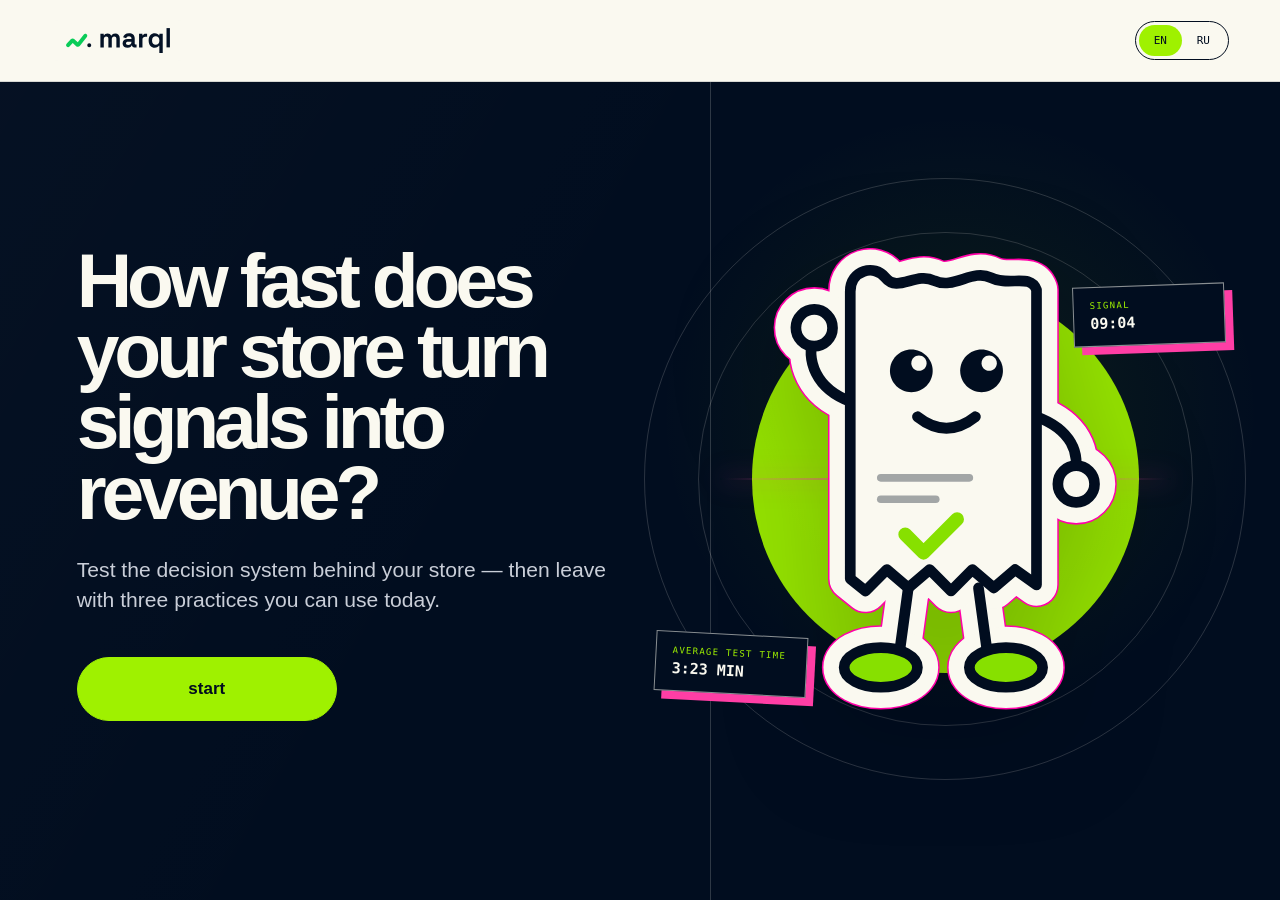
==== desigions/index.html @ 118dfd34 "Fix header caching and strengthen conversion CTAs" ====
<!doctype html>
<html lang="en">
  <head>
    <meta charset="UTF-8" />
    <meta name="viewport" content="width=device-width, initial-scale=1.0, viewport-fit=cover" />
    <meta name="theme-color" content="#010d1f" />
    <meta
      name="description"
      content="A three-question marql game about decision velocity, trusted signals and measurable retail impact."
    />
    <title>Decision velocity — a marql retail game</title>
    <link rel="stylesheet" href="../styles.css?v=20261006-3" />
    <link rel="stylesheet" href="styles.css?v=20261006-3" />
  </head>
  <body>
    <div class="site-shell">
      <header class="topbar" aria-label="Site header">
        <button class="brand" id="brandButton" type="button" aria-label="Back to the start">
          <span class="brand-logo-shell">
            <img class="brand-logo" src="../assets/marql-logo-light.svg" alt="marql" />
          </span>
        </button>

        <div class="language-switch" role="group" aria-label="Language">
          <button class="language-button is-active" type="button" data-lang="en" aria-pressed="true">EN</button>
          <button class="language-button" type="button" data-lang="ru" aria-pressed="false">RU</button>
        </div>
      </header>

      <main id="app" tabindex="-1">
        <section class="screen intro-screen knowledge-intro is-active" id="introScreen" aria-labelledby="introTitle">
          <div class="intro-copy">
            <h1 id="introTitle" data-i18n="introTitle">How fast does your store turn signals into revenue?</h1>
            <p class="intro-lead" data-i18n="introLead">
              Test the decision system behind your store — then leave with three practices you can use today.
            </p>
            <button class="primary-button start-button" id="startButton" type="button">
              <span data-i18n="start">start</span>
            </button>
          </div>

          <div class="mascot-stage velocity-stage" aria-label="marql receipt mascot">
            <div class="orbit orbit-one" aria-hidden="true"></div>
            <div class="orbit orbit-two" aria-hidden="true"></div>
            <div class="velocity-rings" aria-hidden="true"><span></span><span></span><span></span></div>
            <div class="mascot-halo" aria-hidden="true"></div>
            <img src="../assets/receipt-mascot-animated.svg" alt="A cheerful receipt mascot waving hello" />
            <div class="mascot-note note-top" aria-hidden="true">
              <span data-i18n="signal">SIGNAL</span>
              <strong>09:04</strong>
            </div>
            <div class="mascot-note note-bottom" aria-hidden="true">
              <span data-i18n="averageTime">AVERAGE TEST TIME</span>
              <strong data-i18n="averageTimeValue">3:23 MIN</strong>
            </div>
          </div>
        </section>

        <section class="screen game-screen knowledge-game" id="gameScreen" aria-live="polite" aria-labelledby="questionTitle">
          <div class="game-header">
            <div>
              <p class="eyebrow dark" id="questionKicker">Decision 01</p>
              <p class="progress-copy"><span id="progressCurrent">1</span> / 3</p>
            </div>
            <div class="progress-track three-step" aria-label="Question progress">
              <span></span><span></span><span></span>
            </div>
          </div>

          <div class="question-layout">
            <aside class="signal-panel" aria-label="Decision signal">
              <p class="signal-label" id="signalLabel"></p>
              <p class="signal-value" id="signalValue"></p>
              <p class="signal-detail" id="signalDetail"></p>
              <div class="signal-bars" aria-hidden="true">
                <span></span><span></span><span></span><span></span><span></span><span></span><span></span><span></span>
              </div>
              <div class="question-mascot motion-roll" id="questionMascot" role="img" aria-label="">
                <span class="question-mascot-halo" aria-hidden="true"></span>
                <img id="questionMascotImage" src="../assets/Group.svg" alt="" />
                <span class="question-mascot-shadow" aria-hidden="true"></span>
              </div>
            </aside>

            <div class="question-panel">
              <div class="question-heading">
                <p class="question-tag" id="questionTag">REVENUE VELOCITY</p>
                <h2 id="questionTitle"></h2>
                <p id="questionContext"></p>
              </div>

              <div class="options-grid" id="optionsGrid" role="radiogroup" aria-label="Answer options"></div>

              <div class="lock-panel" id="lockPanel" hidden>
                <div>
                  <p class="eyebrow dark" data-i18n="decisionLogged">Decision logged</p>
                  <p data-i18n="revealLater">We will unpack the operating logic at the end.</p>
                </div>
                <button class="primary-button continue-button" id="continueButton" type="button">
                  <span data-i18n="next">Next question</span>
                  <span class="button-icon" aria-hidden="true">→</span>
                </button>
              </div>
            </div>
          </div>
        </section>

        <section class="screen result-screen knowledge-result" id="resultScreen" aria-live="polite" aria-labelledby="resultTitle">
          <div class="result-intro result-intro-grid">
            <div>
              <h2 id="resultTitle"></h2>
              <p id="resultSummary"></p>
            </div>
            <div class="result-score" aria-label="Quiz score">
              <span data-i18n="score">SCORE</span>
              <strong id="scoreValue">3 / 3</strong>
              <div class="score-dots" id="scoreDots" aria-hidden="true"><i></i><i></i><i></i></div>
            </div>
          </div>

          <div class="answer-review" id="answerReview"></div>

          <article class="today-plan">
            <div>
              <p class="eyebrow dark" data-i18n="todayLabel">A 30-minute start</p>
              <h3 data-i18n="todayTitle">Build one complete decision loop today.</h3>
            </div>
            <ol>
              <li><span>01</span><p data-i18n="todayOne">Choose one live issue and write down the money at stake.</p></li>
              <li><span>02</span><p data-i18n="todayTwo">Name the owner, source, action and decision deadline.</p></li>
              <li><span>03</span><p data-i18n="todayThree">Set the comparison and date that will prove the result.</p></li>
            </ol>
          </article>

          <article class="cta-card knowledge-cta">
            <div>
              <p class="eyebrow" data-i18n="ctaEyebrow">From habit to operating system</p>
              <h3 data-i18n="ctaTitle">marql makes every one of these loops faster.</h3>
              <p data-i18n="ctaBody">
                It connects your live data, ranks decisions by money at stake, shows every source and tracks what each approved action was worth — across every store.
              </p>
            </div>
            <div class="cta-actions">
              <a class="cta-link cta-pill" href="https://marql.one/" target="_blank" rel="noreferrer" data-i18n="tryMarql">Try marql · 1st month free</a>
              <button class="restart-button" id="restartButton" type="button" data-i18n="restart">Play again</button>
            </div>
          </article>
        </section>
      </main>
    </div>

    <script src="app.js"></script>
  </body>
</html>
---- styles.css ----
:root {
  --navy: #010d1f;
  --navy-soft: #0a1628;
  --cream: #faf9f0;
  --cream-muted: #ebece2;
  --lime: #9ff100;
  --green: #87e000;
  --pink: #ff3ea5;
  --ink-muted: #7f899e;
  --line-dark: rgba(1, 13, 31, 0.14);
  --line-light: rgba(250, 249, 240, 0.18);
  --font-sans: "Geist", "Avenir Next", "Segoe UI", Helvetica, Arial, sans-serif;
  --font-mono: "Geist Mono", "SFMono-Regular", Consolas, monospace;
}

* {
  box-sizing: border-box;
}

html {
  min-width: 320px;
  background: var(--navy);
  scroll-behavior: smooth;
}

body {
  margin: 0;
  min-width: 320px;
  min-height: 100vh;
  color: var(--cream);
  background: var(--navy);
  font-family: var(--font-sans);
  -webkit-font-smoothing: antialiased;
}

button,
a {
  -webkit-tap-highlight-color: transparent;
}

button {
  font: inherit;
}

button:focus-visible,
a:focus-visible {
  outline: 3px solid var(--pink);
  outline-offset: 4px;
}

.site-shell {
  min-height: 100vh;
}

.topbar {
  position: fixed;
  z-index: 20;
  top: 0;
  left: 0;
  width: 100%;
  height: 82px;
  display: flex;
  align-items: center;
  justify-content: space-between;
  padding: 0 clamp(22px, 4vw, 68px);
  color: var(--navy);
  background: #faf9f0;
  border-bottom: 1px solid var(--line-dark);
  backdrop-filter: blur(16px);
  transition: color 240ms ease, background 240ms ease, border-color 240ms ease;
}

.topbar.on-light {
  color: var(--navy);
  background: #faf9f0;
  border-bottom-color: var(--line-dark);
}

.brand {
  display: flex;
  align-items: center;
  gap: 14px;
  padding: 0;
  color: inherit;
  background: none;
  border: 0;
  cursor: pointer;
}

.brand-logo-shell {
  display: grid;
  padding: 5px 9px;
  place-items: center;
  background: var(--cream);
  border-radius: 7px;
}

.brand-logo {
  display: block;
  width: 116px;
  height: auto;
}

.brand-name {
  font-size: 29px;
  font-weight: 780;
  letter-spacing: -0.07em;
}

.brand-name span {
  color: var(--lime);
}

.brand-divider {
  width: 1px;
  height: 22px;
  background: currentColor;
  opacity: 0.3;
}

.brand-label {
  font-family: var(--font-mono);
  font-size: 11px;
  letter-spacing: 0.12em;
  text-transform: uppercase;
  opacity: 0.72;
}

.language-switch {
  display: flex;
  padding: 3px;
  border: 1px solid currentColor;
  border-radius: 999px;
}

.language-button {
  width: 43px;
  height: 31px;
  padding: 0;
  color: inherit;
  background: transparent;
  border: 0;
  border-radius: 999px;
  font-family: var(--font-mono);
  font-size: 11px;
  cursor: pointer;
}

.language-button.is-active {
  color: var(--navy);
  background: var(--lime);
}

.screen {
  display: none;
  min-height: 100vh;
  padding-top: 82px;
}

.screen.is-active {
  display: grid;
  animation: screen-in 420ms cubic-bezier(0.2, 0.8, 0.2, 1) both;
}

@keyframes screen-in {
  from { opacity: 0; transform: translateY(12px); }
  to { opacity: 1; transform: translateY(0); }
}

.eyebrow {
  margin: 0;
  color: var(--lime);
  font-family: var(--font-mono);
  font-size: 12px;
  font-weight: 650;
  letter-spacing: 0.13em;
  line-height: 1.5;
  text-transform: uppercase;
}

.eyebrow.dark {
  color: #5a6579;
}

.intro-screen {
  position: relative;
  grid-template-columns: minmax(0, 1.05fr) minmax(360px, 0.95fr);
  align-items: center;
  min-height: 100svh;
  padding-right: clamp(24px, 5vw, 84px);
  padding-bottom: 58px;
  padding-left: clamp(24px, 6vw, 96px);
  overflow: hidden;
  background:
    radial-gradient(circle at 75% 46%, rgba(159, 241, 0, 0.08), transparent 28%),
    linear-gradient(120deg, rgba(255, 255, 255, 0.02), transparent 45%),
    var(--navy);
}

.intro-screen::before {
  content: "";
  position: absolute;
  top: 82px;
  bottom: 54px;
  left: 55.5%;
  border-left: 1px solid var(--line-light);
}

.main-intro {
  padding-bottom: 24px;
}

.main-intro::before {
  bottom: 0;
}

.intro-copy > h1:first-child {
  margin-top: 0;
}

.intro-copy {
  position: relative;
  z-index: 2;
  max-width: 780px;
  padding: 64px 5vw 56px 0;
}

.intro-copy h1 {
  max-width: 760px;
  margin: 24px 0 28px;
  font-size: clamp(54px, 6.2vw, 102px);
  font-weight: 650;
  letter-spacing: -0.067em;
  line-height: 0.92;
}

.intro-lead {
  max-width: 620px;
  margin: 0;
  color: #c9ced8;
  font-size: clamp(18px, 1.65vw, 25px);
  line-height: 1.42;
}

.primary-button {
  display: inline-flex;
  align-items: center;
  justify-content: space-between;
  gap: 48px;
  min-height: 58px;
  padding: 7px 8px 7px 24px;
  color: var(--navy);
  background: var(--lime);
  border: 1px solid var(--lime);
  border-radius: 999px;
  font-size: 15px;
  font-weight: 700;
  cursor: pointer;
  transition: transform 180ms ease, background 180ms ease;
}

.primary-button:hover {
  transform: translateY(-2px);
  background: #b4ff3d;
}

.button-icon {
  display: grid;
  width: 43px;
  height: 43px;
  place-items: center;
  color: var(--cream);
  background: var(--navy);
  border-radius: 50%;
  font-size: 20px;
}

.start-button {
  margin-top: 42px;
  width: 260px;
  min-width: 260px;
  min-height: 64px;
  justify-content: center;
  padding: 12px 38px;
  font-size: 17px;
}

.mascot-stage {
  position: relative;
  display: grid;
  width: min(42vw, 620px);
  aspect-ratio: 1 / 1;
  place-items: center;
  justify-self: center;
}

.mascot-stage img {
  position: relative;
  z-index: 3;
  width: min(64%, 390px);
  height: auto;
  filter: drop-shadow(0 30px 55px rgba(0, 0, 0, 0.2));
  animation: mascot-float 4.5s ease-in-out infinite;
}

@keyframes mascot-float {
  0%, 100% { transform: translateY(0) rotate(-1deg); }
  50% { transform: translateY(-13px) rotate(1deg); }
}

.mascot-halo {
  position: absolute;
  width: 72%;
  height: 72%;
  background: var(--lime);
  border-radius: 50%;
  opacity: 0.94;
  filter: blur(0);
}

.orbit {
  position: absolute;
  border: 1px solid rgba(250, 249, 240, 0.16);
  border-radius: 50%;
}

.orbit-one { width: 92%; height: 92%; }
.orbit-two { width: 112%; height: 112%; }

.mascot-note {
  position: absolute;
  z-index: 5;
  min-width: 152px;
  padding: 13px 16px;
  color: var(--cream);
  background: var(--navy);
  border: 1px solid rgba(250, 249, 240, 0.55);
  box-shadow: 8px 8px 0 var(--pink);
  font-family: var(--font-mono);
  transform: rotate(-2deg);
}

.mascot-note span {
  display: block;
  color: var(--lime);
  font-size: 9px;
  letter-spacing: 0.14em;
}

.mascot-note strong {
  display: block;
  margin-top: 4px;
  font-size: 15px;
}

.note-top { top: 14%; right: -2%; }
.note-bottom { bottom: 10%; left: -4%; transform: rotate(3deg); }

.intro-footer {
  position: absolute;
  right: 0;
  bottom: 0;
  left: 0;
  display: flex;
  height: 54px;
  align-items: center;
  justify-content: space-around;
  color: var(--navy);
  background: var(--lime);
  font-family: var(--font-mono);
  font-size: 11px;
  letter-spacing: 0.14em;
}

.game-screen {
  color: var(--navy);
  background: var(--cream);
}

.game-header {
  display: grid;
  grid-template-columns: 220px 1fr;
  gap: 40px;
  align-items: end;
  padding: 44px clamp(24px, 5vw, 72px) 28px;
  border-bottom: 1px solid var(--line-dark);
}

.game-screen:not(.knowledge-game) .game-header {
  padding-top: 28px;
  padding-bottom: 20px;
}

.progress-copy {
  margin: 5px 0 0;
  font-family: var(--font-mono);
  font-size: 13px;
}

.progress-track {
  display: grid;
  grid-template-columns: repeat(5, 1fr);
  gap: 8px;
}

.progress-track span {
  height: 6px;
  background: #dfe1d8;
  border-radius: 99px;
  transition: background 240ms ease;
}

.progress-track span.is-complete,
.progress-track span.is-current {
  background: var(--navy);
}

.progress-track span.is-current {
  background: var(--lime);
  box-shadow: inset 0 0 0 1px var(--navy);
}

.question-layout {
  display: grid;
  grid-template-columns: minmax(250px, 0.36fr) minmax(0, 1fr);
  min-height: calc(100vh - 184px);
}

.signal-panel {
  position: relative;
  padding: clamp(32px, 5vw, 70px);
  color: var(--cream);
  background: var(--navy);
  border-right: 1px solid var(--navy);
  overflow: hidden;
}

.signal-topline {
  display: flex;
  align-items: center;
  gap: 9px;
  color: #9ba5b5;
  font-family: var(--font-mono);
  font-size: 10px;
  letter-spacing: 0.13em;
  text-transform: uppercase;
}

.signal-dot {
  width: 8px;
  height: 8px;
  background: var(--lime);
  border-radius: 50%;
  box-shadow: 0 0 0 5px rgba(159, 241, 0, 0.12);
}

.signal-label {
  margin: 72px 0 10px;
  color: #a3acba;
  font-size: 14px;
}

.game-screen:not(.knowledge-game) .signal-label {
  margin-top: 0;
}

.game-screen:not(.knowledge-game) .signal-panel {
  padding-top: 34px;
  padding-bottom: 34px;
}

.game-screen:not(.knowledge-game) .signal-bars {
  height: 104px;
  margin-top: 34px;
}

.game-screen:not(.knowledge-game) .question-mascot {
  height: 205px;
  margin-top: 22px;
}

.game-screen:not(.knowledge-game) .question-mascot img {
  max-height: 182px;
}

.signal-value {
  margin: 0;
  color: var(--lime);
  font-family: var(--font-mono);
  font-size: clamp(38px, 4vw, 66px);
  letter-spacing: -0.06em;
}

.signal-detail {
  max-width: 280px;
  margin: 18px 0 0;
  color: #c8ced7;
  font-size: 15px;
  line-height: 1.5;
}

.signal-bars {
  display: flex;
  height: 130px;
  align-items: end;
  gap: 8px;
  margin-top: 72px;
  padding-bottom: 12px;
  border-bottom: 1px solid rgba(250, 249, 240, 0.22);
}

.signal-bars span {
  flex: 1;
  min-width: 5px;
  background: var(--cream);
  opacity: 0.22;
}

.signal-bars span:nth-child(1) { height: 26%; }
.signal-bars span:nth-child(2) { height: 39%; }
.signal-bars span:nth-child(3) { height: 31%; }
.signal-bars span:nth-child(4) { height: 55%; }
.signal-bars span:nth-child(5) { height: 51%; }
.signal-bars span:nth-child(6) { height: 68%; }
.signal-bars span:nth-child(7) { height: 59%; }
.signal-bars span:nth-child(8) { height: 92%; background: var(--lime); opacity: 1; }

.question-mascot {
  position: relative;
  display: grid;
  width: min(100%, 250px);
  height: 250px;
  margin: 38px auto 0;
  place-items: center;
  isolation: isolate;
}

.question-mascot-halo {
  position: absolute;
  z-index: -2;
  width: 82%;
  aspect-ratio: 1;
  background: var(--lime);
  border-radius: 52% 48% 55% 45% / 45% 55% 48% 52%;
  opacity: 0.92;
  animation: mascot-halo-turn 12s linear infinite;
}

.question-mascot img {
  z-index: 1;
  display: block;
  width: 78%;
  max-height: 220px;
  object-fit: contain;
  filter: drop-shadow(0 18px 24px rgba(0, 0, 0, 0.22));
  transform-origin: 50% 82%;
  will-change: transform;
}

.question-mascot-shadow {
  position: absolute;
  z-index: -1;
  bottom: 7px;
  width: 58%;
  height: 14px;
  background: rgba(0, 0, 0, 0.34);
  border-radius: 50%;
  filter: blur(6px);
  animation: mascot-shadow 2.1s ease-in-out infinite;
}

.question-mascot.motion-roll img {
  animation: mascot-roll 2.4s cubic-bezier(0.45, 0, 0.2, 1) infinite;
}

.question-mascot.motion-count img {
  animation: mascot-count 1.8s ease-in-out infinite;
}

.question-mascot.motion-lift img {
  animation: mascot-lift 2.2s cubic-bezier(0.45, 0, 0.2, 1) infinite;
}

.question-mascot.motion-scan img {
  animation: mascot-scan 1.65s ease-in-out infinite;
  transform-origin: 44% 72%;
}

.question-mascot.motion-scan::after {
  content: "";
  position: absolute;
  z-index: 2;
  top: 31%;
  right: 0;
  width: 45%;
  height: 2px;
  background: linear-gradient(90deg, var(--lime), transparent);
  box-shadow: 0 0 10px var(--lime);
  transform-origin: left center;
  animation: scan-beam 1.65s ease-in-out infinite;
}

.question-mascot.motion-inspect img {
  width: 61%;
  animation: mascot-inspect 2.6s ease-in-out infinite;
}

@keyframes mascot-halo-turn {
  to { transform: rotate(360deg); }
}

@keyframes mascot-shadow {
  0%, 100% { opacity: 0.38; transform: scaleX(1); }
  50% { opacity: 0.22; transform: scaleX(0.78); }
}

@keyframes mascot-roll {
  0%, 12%, 88%, 100% { transform: translateX(-9px) rotate(-2deg); }
  45% { transform: translateX(11px) rotate(2deg); }
  58% { transform: translateX(11px) rotate(-1deg); }
}

@keyframes mascot-count {
  0%, 100% { transform: translateY(2px) rotate(-1.5deg) scale(1); }
  38% { transform: translateY(-10px) rotate(1.5deg) scale(1.02); }
  50% { transform: translateY(-7px) rotate(-1deg) scale(1.02); }
  62% { transform: translateY(-10px) rotate(1deg) scale(1.02); }
}

@keyframes mascot-lift {
  0%, 20%, 100% { transform: translateY(4px) scaleY(0.98); }
  43% { transform: translateY(-17px) scaleY(1.02); }
  58% { transform: translateY(-17px) rotate(2deg); }
  75% { transform: translateY(1px) scaleY(0.98); }
}

@keyframes mascot-scan {
  0%, 100% { transform: translateX(-4px) rotate(-8deg); }
  50% { transform: translateX(7px) rotate(8deg); }
}

@keyframes scan-beam {
  0%, 100% { opacity: 0.1; transform: rotate(-10deg) scaleX(0.65); }
  50% { opacity: 0.9; transform: rotate(10deg) scaleX(1); }
}

@keyframes mascot-inspect {
  0%, 100% { transform: translateY(2px) rotate(-3deg); }
  35% { transform: translateY(-12px) rotate(3deg); }
  65% { transform: translateY(-7px) rotate(-1deg); }
}

.question-panel {
  padding: clamp(36px, 5vw, 72px);
}

.game-screen:not(.knowledge-game) .question-panel {
  padding-top: 34px;
  padding-bottom: 34px;
}

.question-heading {
  max-width: 920px;
}

.question-tag {
  display: inline-block;
  margin: 0 0 18px;
  padding: 6px 10px;
  color: var(--navy);
  background: var(--lime);
  border-radius: 4px;
  font-family: var(--font-mono);
  font-size: 10px;
  font-weight: 700;
  letter-spacing: 0.13em;
}

.question-heading h2 {
  margin: 0;
  max-width: 980px;
  font-size: clamp(31px, 3.45vw, 58px);
  font-weight: 620;
  letter-spacing: -0.052em;
  line-height: 1.03;
}

.question-heading > p:last-child {
  max-width: 830px;
  margin: 22px 0 0;
  color: #596376;
  font-size: 16px;
  line-height: 1.55;
}

.options-grid {
  display: grid;
  grid-template-columns: repeat(2, minmax(0, 1fr));
  gap: 12px;
  margin-top: 38px;
}

.game-screen:not(.knowledge-game) .options-grid {
  margin-top: 28px;
}

.game-screen:not(.knowledge-game) .option-button {
  min-height: 112px;
  padding-top: 18px;
  padding-bottom: 18px;
}

.game-screen:not(.knowledge-game) .option-letter {
  margin-bottom: 9px;
}

@media (min-width: 981px) and (max-height: 820px) {
  .game-screen:not(.knowledge-game) .game-header {
    padding-top: 18px;
    padding-bottom: 14px;
  }

  .game-screen:not(.knowledge-game) .signal-panel,
  .game-screen:not(.knowledge-game) .question-panel {
    padding-top: 24px;
    padding-bottom: 24px;
  }

  .game-screen:not(.knowledge-game) .signal-value {
    font-size: 48px;
  }

  .game-screen:not(.knowledge-game) .signal-detail {
    margin-top: 10px;
  }

  .game-screen:not(.knowledge-game) .signal-bars {
    height: 72px;
    margin-top: 22px;
  }

  .game-screen:not(.knowledge-game) .question-mascot {
    height: 150px;
    margin-top: 14px;
  }

  .game-screen:not(.knowledge-game) .question-mascot img {
    max-height: 136px;
  }

  .game-screen:not(.knowledge-game) .question-tag {
    margin-bottom: 11px;
  }

  .game-screen:not(.knowledge-game) .question-heading h2 {
    font-size: clamp(30px, 3vw, 46px);
  }

  .game-screen:not(.knowledge-game) .question-heading > p:last-child {
    margin-top: 13px;
    font-size: 14px;
  }

  .game-screen:not(.knowledge-game) .options-grid {
    margin-top: 20px;
  }

  .game-screen:not(.knowledge-game) .option-button {
    min-height: 94px;
    padding-top: 14px;
    padding-bottom: 14px;
  }

  .game-screen:not(.knowledge-game) .option-text {
    font-size: 15px;
  }
}

.option-button {
  position: relative;
  min-height: 124px;
  padding: 22px 56px 22px 22px;
  color: var(--navy);
  text-align: left;
  background: transparent;
  border: 1px solid rgba(1, 13, 31, 0.22);
  border-radius: 10px;
  cursor: pointer;
  transition: transform 180ms ease, background 180ms ease, border-color 180ms ease;
}

.option-button:hover:not(:disabled) {
  transform: translateY(-2px);
  background: #f2f3e9;
  border-color: var(--navy);
}

.option-button:disabled {
  cursor: default;
}

.option-button.is-selected {
  background: var(--lime);
  border-color: var(--navy);
}

.option-button.is-muted {
  opacity: 0.48;
}

.option-letter {
  display: block;
  margin-bottom: 13px;
  color: #6d7688;
  font-family: var(--font-mono);
  font-size: 10px;
  font-weight: 700;
}

.option-button.is-selected .option-letter {
  color: var(--navy);
}

.option-text {
  display: block;
  font-size: 16px;
  font-weight: 600;
  line-height: 1.36;
}

.option-check {
  position: absolute;
  top: 50%;
  right: 18px;
  display: grid;
  width: 30px;
  height: 30px;
  place-items: center;
  border: 1px solid rgba(1, 13, 31, 0.25);
  border-radius: 50%;
  transform: translateY(-50%);
}

.option-button.is-selected .option-check {
  color: var(--cream);
  background: var(--navy);
}

.peer-panel {
  margin-top: 34px;
  padding: 28px;
  background: #eff1e5;
  border: 1px solid var(--line-dark);
  border-radius: 10px;
}

.peer-panel[hidden] {
  display: none;
}

.peer-heading {
  display: flex;
  align-items: end;
  justify-content: space-between;
  gap: 24px;
}

.peer-heading h3 {
  margin: 5px 0 0;
  font-size: 22px;
  letter-spacing: -0.03em;
}

.peer-match {
  margin: 0;
  font-family: var(--font-mono);
  font-size: 11px;
  text-align: right;
  text-transform: uppercase;
}

.peer-bars {
  display: grid;
  gap: 8px;
  margin-top: 22px;
}

.peer-row {
  display: grid;
  grid-template-columns: 26px 1fr 42px;
  gap: 10px;
  align-items: center;
  font-family: var(--font-mono);
  font-size: 10px;
}

.peer-bar {
  height: 7px;
  overflow: hidden;
  background: #d5d9cc;
  border-radius: 99px;
}

.peer-bar span {
  display: block;
  width: 0;
  height: 100%;
  background: var(--navy);
  border-radius: 99px;
  transition: width 560ms cubic-bezier(0.2, 0.8, 0.2, 1);
}

.peer-row.is-selected .peer-bar span {
  background: var(--green);
}

.peer-note {
  margin: 13px 0 0;
  color: #757d8c;
  font-size: 11px;
}

.continue-button {
  width: 100%;
  margin-top: 22px;
}

.result-screen {
  padding-right: clamp(24px, 5vw, 72px);
  padding-bottom: 70px;
  padding-left: clamp(24px, 5vw, 72px);
  background:
    radial-gradient(circle at 86% 16%, rgba(159, 241, 0, 0.08), transparent 22%),
    var(--navy);
}

.result-intro {
  padding: 64px 0 46px;
  border-bottom: 1px solid var(--line-light);
}

.result-intro h2 {
  max-width: 940px;
  margin: 18px 0 20px;
  font-size: clamp(46px, 6vw, 92px);
  font-weight: 640;
  letter-spacing: -0.065em;
  line-height: 0.95;
}

.result-screen:not(.knowledge-result) .result-intro h2 {
  margin-top: 0;
}

.result-intro > p:last-child {
  max-width: 980px;
  margin: 0;
  color: #bdc5d0;
  font-size: 20px;
  line-height: 1.62;
}

.result-grid {
  display: grid;
  grid-template-columns: minmax(0, 1.5fr) minmax(280px, 0.5fr);
  gap: 16px;
  padding-top: 16px;
}

.risk-card,
.profile-card,
.cta-card,
.score-card {
  border-radius: 12px;
}

.risk-card {
  min-width: 0;
  padding: clamp(24px, 3.2vw, 46px);
  border: 1px solid var(--line-light);
}

.card-heading {
  display: flex;
  align-items: center;
  justify-content: space-between;
  color: #aab2bf;
  font-size: 13px;
}

.card-heading strong {
  color: var(--lime);
  font-family: var(--font-mono);
  font-size: 14px;
}

.risk-plot {
  position: relative;
  margin-top: 28px;
}

.risk-plot svg {
  display: block;
  width: 100%;
  overflow: visible;
}

.plot-grid {
  fill: none;
  stroke: rgba(250, 249, 240, 0.1);
  stroke-width: 1;
}

.plot-area { fill: url(#areaFill); }
.plot-line { fill: none; stroke: var(--cream); stroke-width: 2; }

.decision-dot {
  fill: var(--navy);
  stroke: var(--lime);
  stroke-width: 4;
}

.plot-marker {
  position: absolute;
  bottom: 9%;
  left: 50%;
  width: 2px;
  height: 78%;
  background: var(--pink);
  transform: translateX(-50%);
  transition: left 720ms cubic-bezier(0.2, 0.8, 0.2, 1);
}

.plot-marker::before {
  content: "";
  position: absolute;
  top: -4px;
  left: 50%;
  width: 12px;
  height: 12px;
  background: var(--pink);
  border: 3px solid var(--navy);
  border-radius: 50%;
  transform: translate(-50%, -50%);
}

.plot-marker span {
  position: absolute;
  top: -30px;
  left: 50%;
  padding: 5px 7px;
  color: var(--navy);
  background: var(--pink);
  font-family: var(--font-mono);
  font-size: 9px;
  font-weight: 800;
  transform: translateX(-50%);
}

.scale-labels {
  display: flex;
  justify-content: space-between;
  color: #8e98a8;
  font-family: var(--font-mono);
  font-size: 10px;
  text-transform: uppercase;
}

.score-stack {
  display: grid;
  grid-template-rows: 1fr 1fr;
  gap: 16px;
}

.score-card {
  padding: 30px;
}

.score-card p {
  margin: 0 0 20px;
  font-size: 13px;
}

.score-card strong {
  font-family: var(--font-mono);
  font-size: clamp(42px, 5vw, 68px);
  letter-spacing: -0.07em;
}

.score-card > span {
  display: block;
  margin-top: 4px;
  font-family: var(--font-mono);
  font-size: 11px;
}

.lime-card {
  color: var(--navy);
  background: var(--lime);
}

.peer-card {
  color: var(--navy);
  background: var(--cream);
}

.profile-card,
.cta-card {
  padding: clamp(28px, 4vw, 54px);
}

.profile-card {
  color: var(--navy);
  background: var(--cream);
}

.profile-card h3,
.cta-card h3 {
  margin: 14px 0 18px;
  font-size: clamp(29px, 3.2vw, 48px);
  letter-spacing: -0.05em;
  line-height: 1.03;
}

.profile-card > p:not(.eyebrow),
.cta-card > p:not(.eyebrow) {
  margin: 0;
  color: #5a6577;
  font-size: 16px;
  line-height: 1.6;
}

.profile-card > p:not(.eyebrow) {
  font-size: 18px;
  line-height: 1.67;
}

.strength-list {
  display: flex;
  flex-wrap: wrap;
  gap: 8px;
  margin-top: 28px;
}

.strength-pill {
  padding: 9px 12px;
  border: 1px solid rgba(1, 13, 31, 0.3);
  border-radius: 999px;
  font-family: var(--font-mono);
  font-size: 10px;
  text-transform: uppercase;
}

.cta-card {
  position: relative;
  overflow: hidden;
  border: 1px solid var(--lime);
}

.cta-card::after {
  content: none;
}

.cta-card > p:not(.eyebrow) {
  max-width: 680px;
  color: #b9c1ce;
}

.cta-link {
  position: relative;
  z-index: 1;
  display: inline-flex;
  align-items: center;
  justify-content: center;
  min-height: 58px;
  margin-top: 30px;
  padding: 0 30px;
  color: var(--navy);
  background: var(--lime);
  border: 1px solid var(--lime);
  border-radius: 999px;
  font-size: 16px;
  font-weight: 700;
  text-decoration: none;
  transition: background 180ms ease, transform 180ms ease;
}

.cta-link:hover {
  background: #b4ff3d;
  transform: translateY(-2px);
}

.restart-button {
  position: relative;
  z-index: 1;
  display: block;
  margin-top: 28px;
  padding: 0;
  color: #a8b0bd;
  background: none;
  border: 0;
  font-family: var(--font-mono);
  font-size: 10px;
  letter-spacing: 0.1em;
  text-decoration: underline;
  text-underline-offset: 4px;
  text-transform: uppercase;
  cursor: pointer;
}

@media (max-width: 980px) {
  .intro-screen {
    grid-template-columns: 1fr 0.82fr;
  }

  .intro-screen::before {
    left: 58%;
  }

  .mascot-note {
    display: none;
  }

  .game-header {
    grid-template-columns: 150px 1fr;
  }

  .question-layout {
    grid-template-columns: 250px 1fr;
  }

  .options-grid {
    grid-template-columns: 1fr;
  }

  .signal-panel,
  .question-panel {
    padding: 36px 28px;
  }

  .result-grid {
    grid-template-columns: 1fr 260px;
  }
}

@media (max-width: 740px) {
  .topbar {
    height: 68px;
    padding: 0 18px;
  }

  .brand-name {
    font-size: 25px;
  }

  .brand-logo-shell {
    padding: 4px 7px;
  }

  .brand-logo {
    width: 102px;
  }

  .brand-divider,
  .brand-label {
    display: none;
  }

  .language-button {
    width: 38px;
    height: 29px;
  }

  .screen {
    padding-top: 68px;
  }

  .intro-screen {
    grid-template-columns: 1fr;
    align-content: start;
    padding: 68px 20px 70px;
  }

  .main-intro {
    padding-bottom: 28px;
  }

  .intro-screen::before {
    display: none;
  }

  .intro-copy {
    padding: 42px 0 10px;
  }

  .intro-copy h1 {
    margin: 16px 0 20px;
    font-size: clamp(49px, 15.5vw, 74px);
    line-height: 0.94;
  }

  .intro-lead {
    font-size: 17px;
  }

  .start-button {
    width: 100%;
    margin-top: 28px;
  }

  .mascot-stage {
    width: min(100%, 410px);
    margin: 12px auto 0;
  }

  .mascot-stage img {
    width: 60%;
  }

  .orbit-two {
    width: 100%;
    height: 100%;
  }

  .intro-footer {
    height: 44px;
    overflow: hidden;
    justify-content: flex-start;
    gap: 28px;
    padding: 0 20px;
    white-space: nowrap;
  }

  .game-header {
    grid-template-columns: 82px 1fr;
    gap: 18px;
    padding: 28px 20px 20px;
  }

  .progress-track {
    gap: 5px;
  }

  .question-layout {
    grid-template-columns: 1fr;
  }

  .signal-panel {
    display: block;
    min-height: 156px;
    padding: 19px 122px 18px 20px;
  }

  .signal-topline {
    margin-bottom: 9px;
  }

  .signal-label,
  .signal-value,
  .signal-detail {
    margin: 0;
  }

  .signal-label {
    font-size: 12px;
  }

  .signal-value {
    margin-top: 3px;
    font-size: 31px;
  }

  .signal-detail {
    max-width: 210px;
    margin-top: 2px;
    font-size: 12px;
  }

  .signal-bars {
    display: none;
  }

  .question-mascot {
    position: absolute;
    top: 17px;
    right: 9px;
    width: 104px;
    height: 116px;
    margin: 0;
  }

  .question-mascot-halo {
    width: 96px;
  }

  .question-mascot img {
    width: 78px;
    max-height: 102px;
  }

  .question-mascot.motion-inspect img {
    width: 62px;
  }

  .question-mascot-shadow {
    bottom: 2px;
    height: 8px;
  }

  .question-panel {
    padding: 30px 20px 44px;
  }

  .question-heading h2 {
    font-size: 34px;
  }

  .question-heading > p:last-child {
    margin-top: 16px;
    font-size: 14px;
  }

  .options-grid {
    margin-top: 26px;
  }

  .option-button {
    min-height: 106px;
    padding: 18px 52px 18px 18px;
  }

  .option-text {
    font-size: 15px;
  }

  .peer-panel {
    margin-top: 24px;
    padding: 20px;
  }

  .peer-heading {
    align-items: start;
  }

  .peer-match {
    max-width: 110px;
  }

  .result-screen {
    padding: 68px 20px 42px;
  }

  .result-intro {
    padding: 42px 0 34px;
  }

  .result-intro h2 {
    font-size: 50px;
  }

  .result-intro > p:last-child {
    font-size: 17px;
  }

  .result-grid {
    grid-template-columns: 1fr;
  }

  .score-stack {
    grid-template-columns: 1fr 1fr;
    grid-template-rows: auto;
  }

  .score-card {
    padding: 22px;
  }

  .score-card p {
    min-height: 34px;
    margin-bottom: 10px;
  }

  .score-card strong {
    font-size: 38px;
  }

  .risk-card,
  .profile-card,
  .cta-card {
    padding: 24px 20px;
  }

  .risk-plot {
    margin-top: 42px;
  }

  .scale-labels {
    font-size: 8px;
  }
}

@media (max-width: 740px) {
  .game-screen:not(.knowledge-game) .signal-panel {
    padding: 19px 122px 18px 20px;
  }

  .game-screen:not(.knowledge-game) .question-panel {
    padding: 30px 20px 44px;
  }

  .game-screen:not(.knowledge-game) .question-mascot {
    width: 104px;
    height: 116px;
    margin: 0;
  }

  .game-screen:not(.knowledge-game) .question-mascot img {
    width: 78px;
    max-height: 102px;
  }

  .game-screen:not(.knowledge-game) .question-mascot.motion-inspect img {
    width: 62px;
  }

  .game-screen:not(.knowledge-game) .options-grid {
    margin-top: 26px;
  }

  .game-screen:not(.knowledge-game) .option-button {
    min-height: 106px;
    padding: 18px 52px 18px 18px;
  }
}

@media (prefers-reduced-motion: reduce) {
  *, *::before, *::after {
    scroll-behavior: auto !important;
    animation-duration: 0.01ms !important;
    animation-iteration-count: 1 !important;
    transition-duration: 0.01ms !important;
  }
}
---- desigions/styles.css ----
.knowledge-intro .intro-copy {
  max-width: 860px;
}

.knowledge-intro {
  padding-bottom: 24px;
}

.knowledge-intro::before {
  bottom: 0;
}

.knowledge-intro .intro-copy h1 {
  max-width: 840px;
  font-size: clamp(52px, 6vw, 94px);
}

.intro-subnote {
  margin: 18px 0 0;
  color: #7f899e;
  font-family: var(--font-mono);
  font-size: 10px;
  letter-spacing: 0.08em;
  text-transform: uppercase;
}

.velocity-stage::after {
  content: "";
  position: absolute;
  z-index: 2;
  width: 84%;
  height: 2px;
  background: linear-gradient(90deg, transparent, var(--pink), transparent);
  box-shadow: 0 0 24px rgba(255, 62, 165, 0.6);
  animation: velocity-scan 2.6s ease-in-out infinite;
}

.velocity-rings {
  position: absolute;
  z-index: 1;
  display: grid;
  width: 88%;
  height: 88%;
  place-items: center;
}

.velocity-rings span {
  position: absolute;
  width: 38%;
  aspect-ratio: 1;
  border: 1px solid rgba(1, 13, 31, 0.48);
  border-radius: 50%;
  animation: velocity-pulse 2.8s ease-out infinite;
}

.velocity-rings span:nth-child(2) { animation-delay: 0.8s; }
.velocity-rings span:nth-child(3) { animation-delay: 1.6s; }

@keyframes velocity-pulse {
  0% { opacity: 0.8; transform: scale(0.45); }
  75%, 100% { opacity: 0; transform: scale(2.4); }
}

@keyframes velocity-scan {
  0%, 100% { opacity: 0; transform: translateY(-150px); }
  15%, 80% { opacity: 1; }
  90% { opacity: 0; transform: translateY(150px); }
}

.three-step {
  grid-template-columns: repeat(3, 1fr);
}

.knowledge-game .game-header {
  padding-top: 28px;
  padding-bottom: 20px;
}

.knowledge-game .signal-label {
  margin-top: 0;
}

.knowledge-game .signal-panel,
.knowledge-game .question-panel {
  padding-top: 34px;
  padding-bottom: 34px;
}

.knowledge-game .signal-bars {
  height: 104px;
  margin-top: 34px;
}

.knowledge-game .question-mascot {
  height: 205px;
  margin-top: 22px;
}

.knowledge-game .question-mascot img {
  max-height: 182px;
}

.knowledge-game .options-grid {
  margin-top: 28px;
}

.knowledge-game .option-button {
  min-height: 112px;
  padding-top: 18px;
  padding-bottom: 18px;
}

.knowledge-game .option-letter {
  margin-bottom: 9px;
}

.knowledge-result .result-intro h2 {
  margin-top: 0;
}

@media (min-width: 981px) and (max-height: 820px) {
  .knowledge-game .game-header {
    padding-top: 18px;
    padding-bottom: 14px;
  }

  .knowledge-game .signal-panel,
  .knowledge-game .question-panel {
    padding-top: 24px;
    padding-bottom: 24px;
  }

  .knowledge-game .signal-value {
    font-size: 48px;
  }

  .knowledge-game .signal-detail {
    margin-top: 10px;
  }

  .knowledge-game .signal-bars {
    height: 72px;
    margin-top: 22px;
  }

  .knowledge-game .question-mascot {
    height: 150px;
    margin-top: 14px;
  }

  .knowledge-game .question-mascot img {
    max-height: 136px;
  }

  .knowledge-game .question-tag {
    margin-bottom: 11px;
  }

  .knowledge-game .question-heading h2 {
    font-size: clamp(30px, 3vw, 46px);
  }

  .knowledge-game .question-heading > p:last-child {
    margin-top: 13px;
    font-size: 14px;
  }

  .knowledge-game .options-grid {
    margin-top: 20px;
  }

  .knowledge-game .option-button {
    min-height: 94px;
    padding-top: 14px;
    padding-bottom: 14px;
  }

  .knowledge-game .option-text {
    font-size: 15px;
  }
}

.knowledge-game .question-mascot.motion-trace img {
  animation: trace-data 2.2s ease-in-out infinite;
}

.knowledge-game .question-mascot.motion-prove img {
  width: 64%;
  animation: prove-impact 2.5s ease-in-out infinite;
}

.knowledge-game .question-mascot.motion-trace::after {
  content: "";
  position: absolute;
  z-index: 2;
  top: 34%;
  left: 7%;
  width: 86%;
  height: 3px;
  background: linear-gradient(90deg, transparent, var(--pink), transparent);
  box-shadow: 0 0 10px var(--pink);
  animation: trace-line 2.2s ease-in-out infinite;
}

@keyframes trace-data {
  0%, 100% { transform: translateY(2px) rotate(-2deg); }
  45% { transform: translateY(-11px) rotate(2deg); }
  60% { transform: translateY(-9px) rotate(-1deg); }
}

@keyframes trace-line {
  0%, 100% { opacity: 0; transform: translateY(-55px); }
  30%, 70% { opacity: 0.9; }
  80% { opacity: 0; transform: translateY(76px); }
}

@keyframes prove-impact {
  0%, 100% { transform: translateY(4px) rotate(-3deg) scale(0.98); }
  35% { transform: translateY(-13px) rotate(2deg) scale(1.02); }
  58% { transform: translateY(-9px) rotate(-1deg) scale(1.02); }
}

.lock-panel {
  display: grid;
  grid-template-columns: 1fr auto;
  gap: 28px;
  align-items: center;
  margin-top: 28px;
  padding: 24px 26px;
  background: #eff1e5;
  border: 1px solid var(--line-dark);
  border-radius: 10px;
}

.lock-panel[hidden] {
  display: none;
}

.lock-panel p:last-child {
  margin: 5px 0 0;
  color: #5d6778;
  font-size: 14px;
}

.lock-panel .continue-button {
  width: auto;
  min-width: 245px;
  margin: 0;
}

.result-intro-grid {
  display: grid;
  grid-template-columns: minmax(0, 1fr) 230px;
  gap: 50px;
  align-items: end;
}

.result-intro-grid > div:first-child {
  min-width: 0;
}

.result-score {
  padding: 24px;
  color: var(--navy);
  background: var(--lime);
  border-radius: 10px;
}

.result-score > span {
  font-family: var(--font-mono);
  font-size: 10px;
  font-weight: 800;
  letter-spacing: 0.13em;
}

.result-score strong {
  display: block;
  margin: 12px 0 18px;
  font-family: var(--font-mono);
  font-size: 42px;
  letter-spacing: -0.08em;
}

.score-dots {
  display: grid;
  grid-template-columns: repeat(3, 1fr);
  gap: 6px;
}

.score-dots i {
  height: 7px;
  background: rgba(1, 13, 31, 0.18);
  border-radius: 99px;
}

.score-dots i.is-on {
  background: var(--navy);
}

.answer-review {
  display: grid;
  gap: 14px;
  margin-top: 16px;
}

.review-card {
  display: grid;
  grid-template-columns: 76px minmax(0, 0.82fr) minmax(0, 1.18fr);
  color: var(--navy);
  background: var(--cream);
  border: 1px solid transparent;
  border-radius: 12px;
  overflow: hidden;
}

.review-card.is-wrong {
  border-color: rgba(255, 62, 165, 0.75);
}

.review-number {
  display: grid;
  align-content: space-between;
  padding: 25px 16px;
  color: var(--cream);
  background: var(--navy-soft);
  border-right: 1px solid rgba(250, 249, 240, 0.14);
  font-family: var(--font-mono);
}

.review-number strong {
  font-size: 24px;
}

.review-status {
  writing-mode: vertical-rl;
  color: var(--lime);
  font-size: 9px;
  letter-spacing: 0.1em;
  transform: rotate(180deg);
}

.review-card.is-wrong .review-status {
  color: var(--pink);
}

.review-answer,
.review-application {
  padding: clamp(24px, 3.2vw, 44px);
}

.review-answer {
  border-right: 1px solid var(--line-dark);
}

.review-card .review-kicker {
  margin: 0 0 12px;
  color: #6f798a;
  font-family: var(--font-mono);
  font-size: 10px;
  font-weight: 700;
  letter-spacing: 0.11em;
  text-transform: uppercase;
}

.review-answer h3 {
  margin: 0;
  font-size: clamp(24px, 2.7vw, 40px);
  letter-spacing: -0.045em;
  line-height: 1.04;
}

.choice-readout {
  margin: 22px 0 0;
  padding-top: 15px;
  border-top: 1px solid var(--line-dark);
  color: #5c6678;
  font-size: 13px;
  line-height: 1.45;
}

.choice-readout strong {
  color: var(--navy);
}

.review-application h4 {
  margin: 0 0 9px;
  font-size: 16px;
}

.review-application p {
  margin: 0;
  color: #596376;
  font-size: 14px;
  line-height: 1.58;
}

.review-application .apply-now {
  margin-top: 24px;
  padding: 17px 18px;
  color: var(--navy);
  background: var(--lime);
  border-radius: 7px;
}

.review-application .apply-now strong {
  display: block;
  margin-bottom: 5px;
  font-family: var(--font-mono);
  font-size: 9px;
  letter-spacing: 0.12em;
  text-transform: uppercase;
}

.today-plan {
  display: grid;
  grid-template-columns: minmax(250px, 0.8fr) minmax(0, 1.2fr);
  gap: 40px;
  margin-top: 16px;
  padding: clamp(28px, 4vw, 54px);
  color: var(--navy);
  background: var(--lime);
  border-radius: 12px;
}

.today-plan h3 {
  margin: 13px 0 0;
  max-width: 520px;
  font-size: clamp(30px, 3.7vw, 54px);
  letter-spacing: -0.055em;
  line-height: 1;
}

.today-plan ol {
  display: grid;
  gap: 0;
  margin: 0;
  padding: 0;
  list-style: none;
}

.today-plan li {
  display: grid;
  grid-template-columns: 48px 1fr;
  gap: 15px;
  align-items: center;
  padding: 16px 0;
  border-bottom: 1px solid rgba(1, 13, 31, 0.22);
}

.today-plan li:first-child { padding-top: 0; }
.today-plan li:last-child { padding-bottom: 0; border-bottom: 0; }

.today-plan li span {
  font-family: var(--font-mono);
  font-size: 11px;
  font-weight: 800;
}

.today-plan li p {
  margin: 0;
  font-size: 15px;
  line-height: 1.45;
}

.knowledge-cta {
  display: grid;
  grid-template-columns: minmax(0, 1.25fr) auto;
  gap: 40px;
  align-items: end;
  margin-top: 16px;
}

.knowledge-cta h3 {
  max-width: 800px;
}

.cta-actions {
  position: relative;
  z-index: 1;
  display: flex;
  min-width: 280px;
  flex-direction: column;
  align-items: flex-end;
}

.cta-pill {
  display: inline-flex;
  min-height: 58px;
  align-items: center;
  justify-content: center;
  margin: 0;
  padding: 0 24px;
  color: var(--navy);
  background: var(--lime);
  border: 0;
  border-radius: 999px;
  white-space: nowrap;
}

@media (max-width: 900px) {
  .review-card {
    grid-template-columns: 64px 1fr;
  }

  .review-application {
    grid-column: 2;
    border-top: 1px solid var(--line-dark);
  }

  .review-answer {
    border-right: 0;
  }

  .knowledge-cta {
    grid-template-columns: 1fr;
  }

  .cta-actions {
    align-items: flex-start;
  }
}

@media (max-width: 740px) {
  .knowledge-intro .intro-copy h1 {
    font-size: clamp(46px, 14vw, 67px);
  }

  .velocity-stage {
    margin-top: 24px;
  }

  .knowledge-game .signal-panel {
    padding: 19px 122px 18px 20px;
  }

  .knowledge-game .question-panel {
    padding: 30px 20px 44px;
  }

  .knowledge-game .question-mascot {
    width: 104px;
    height: 116px;
    margin: 0;
  }

  .knowledge-game .question-mascot img {
    width: 78px;
    max-height: 102px;
  }

  .knowledge-game .options-grid {
    margin-top: 26px;
  }

  .knowledge-game .option-button {
    min-height: 106px;
    padding: 18px 52px 18px 18px;
  }

  .lock-panel {
    grid-template-columns: 1fr;
    padding: 20px;
  }

  .lock-panel .continue-button {
    width: 100%;
    min-width: 0;
  }

  .result-intro-grid {
    grid-template-columns: 1fr;
    gap: 28px;
  }

  .result-score {
    max-width: 230px;
  }

  .review-card {
    grid-template-columns: 48px 1fr;
  }

  .review-number {
    padding: 19px 10px;
  }

  .review-number strong {
    font-size: 18px;
  }

  .review-answer,
  .review-application {
    padding: 24px 20px;
  }

  .today-plan {
    grid-template-columns: 1fr;
    gap: 30px;
    padding: 28px 22px;
  }

  .knowledge-cta {
    padding: 28px 22px;
  }

  .cta-actions,
  .cta-pill {
    width: 100%;
  }

  .cta-pill {
    justify-content: center;
    white-space: normal;
  }
}

@media (prefers-reduced-motion: reduce) {
  .velocity-stage::after,
  .velocity-rings span,
  .knowledge-game .question-mascot img,
  .knowledge-game .question-mascot::after {
    animation: none !important;
  }
}
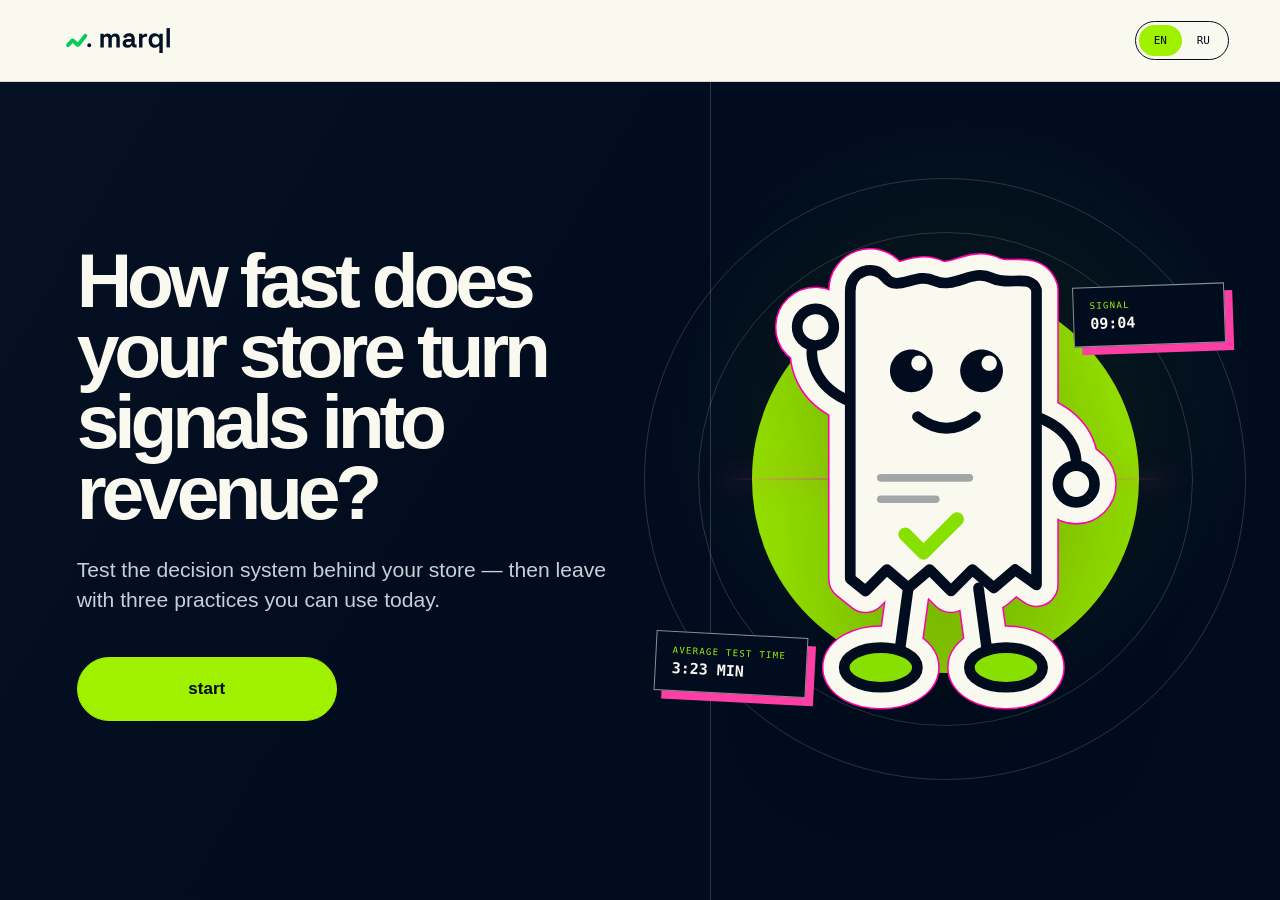
==== commit 4104bcfd: "Center start button labels" ====
--- a/desigions/index.html
+++ b/desigions/index.html
@@ -9,8 +9,8 @@
       content="A three-question marql game about decision velocity, trusted signals and measurable retail impact."
     />
     <title>Decision velocity — a marql retail game</title>
-    <link rel="stylesheet" href="../styles.css?v=20261006-3" />
-    <link rel="stylesheet" href="styles.css?v=20261006-3" />
+    <link rel="stylesheet" href="../styles.css?v=20261006-4" />
+    <link rel="stylesheet" href="styles.css?v=20261006-4" />
   </head>
   <body>
     <div class="site-shell">
--- a/styles.css
+++ b/styles.css
@@ -283,6 +283,12 @@
   justify-content: center;
   padding: 12px 38px;
   font-size: 17px;
+}
+
+.start-button > span {
+  display: block;
+  width: 100%;
+  text-align: center;
 }
 
 .mascot-stage {
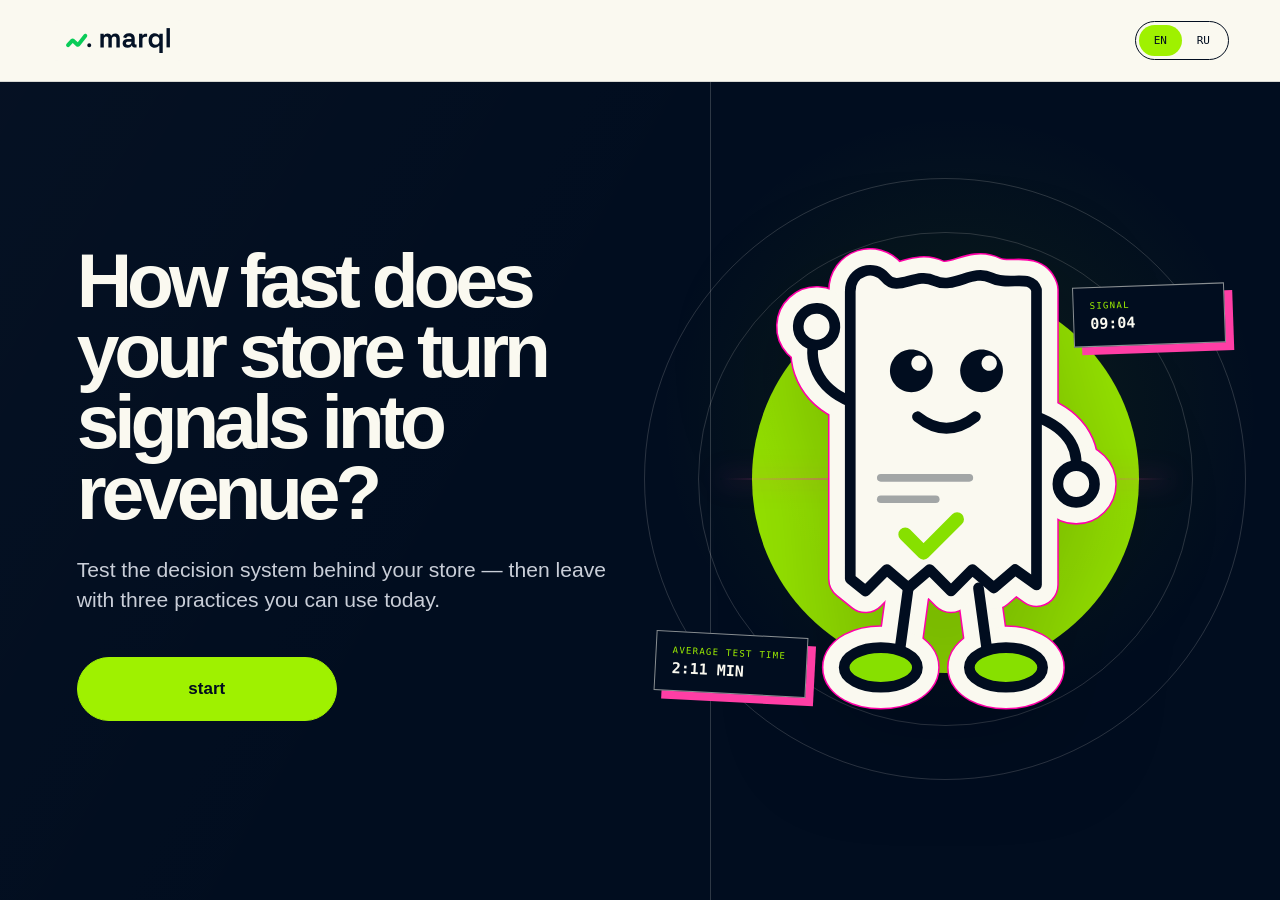
==== commit ee3fc301: "Update average quiz time" ====
--- a/desigions/index.html
+++ b/desigions/index.html
@@ -51,7 +51,7 @@
             </div>
             <div class="mascot-note note-bottom" aria-hidden="true">
               <span data-i18n="averageTime">AVERAGE TEST TIME</span>
-              <strong data-i18n="averageTimeValue">3:23 MIN</strong>
+              <strong data-i18n="averageTimeValue">2:11 MIN</strong>
             </div>
           </div>
         </section>
@@ -149,6 +149,6 @@
       </main>
     </div>
 
-    <script src="app.js"></script>
+    <script src="app.js?v=20261006-2"></script>
   </body>
 </html>
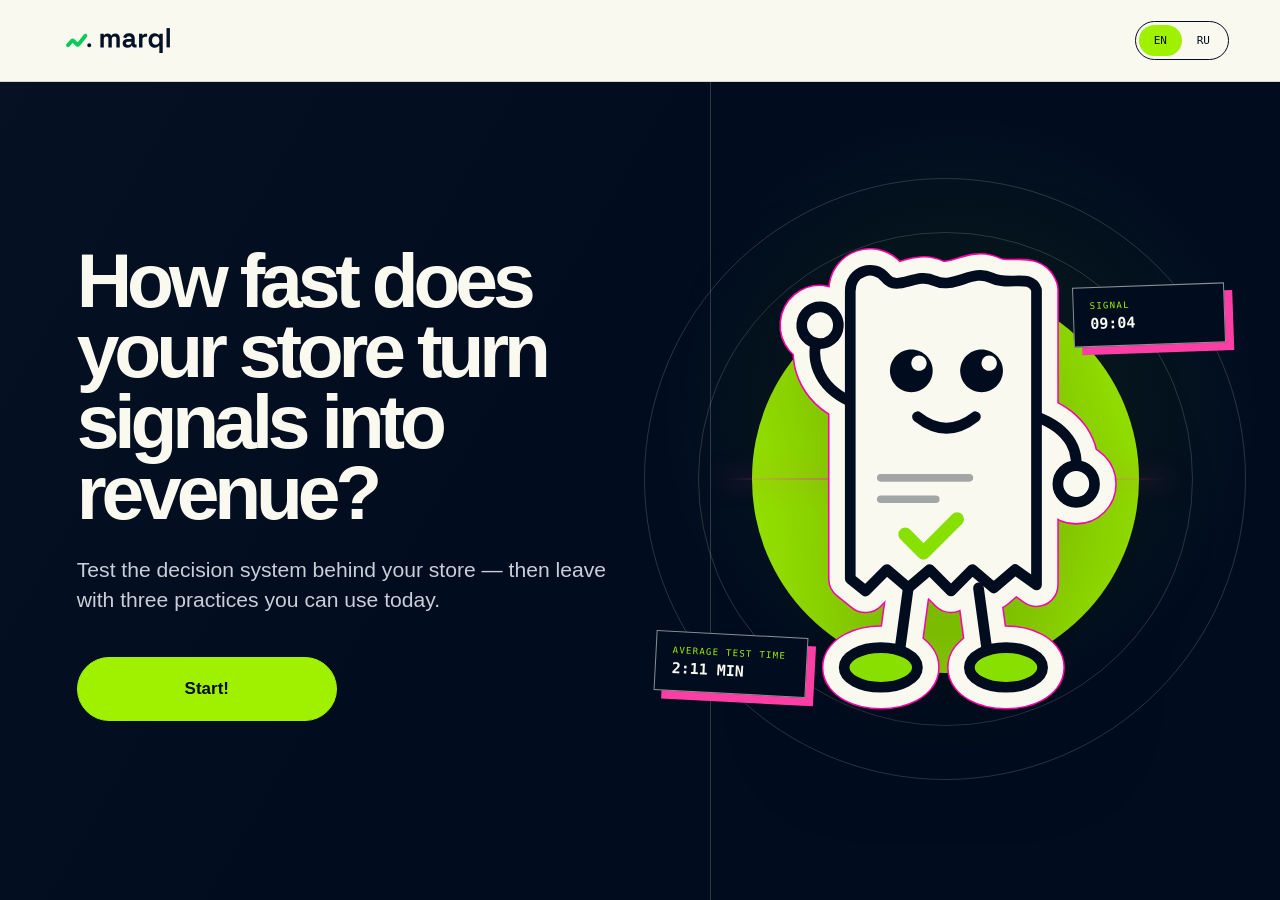
==== commit ad9a654d: "Polish start button copy" ====
--- a/desigions/index.html
+++ b/desigions/index.html
@@ -35,7 +35,7 @@
               Test the decision system behind your store — then leave with three practices you can use today.
             </p>
             <button class="primary-button start-button" id="startButton" type="button">
-              <span data-i18n="start">start</span>
+              <span data-i18n="start">Start!</span>
             </button>
           </div>
 
@@ -149,6 +149,6 @@
       </main>
     </div>
 
-    <script src="app.js?v=20261006-2"></script>
+    <script src="app.js?v=20261006-3"></script>
   </body>
 </html>
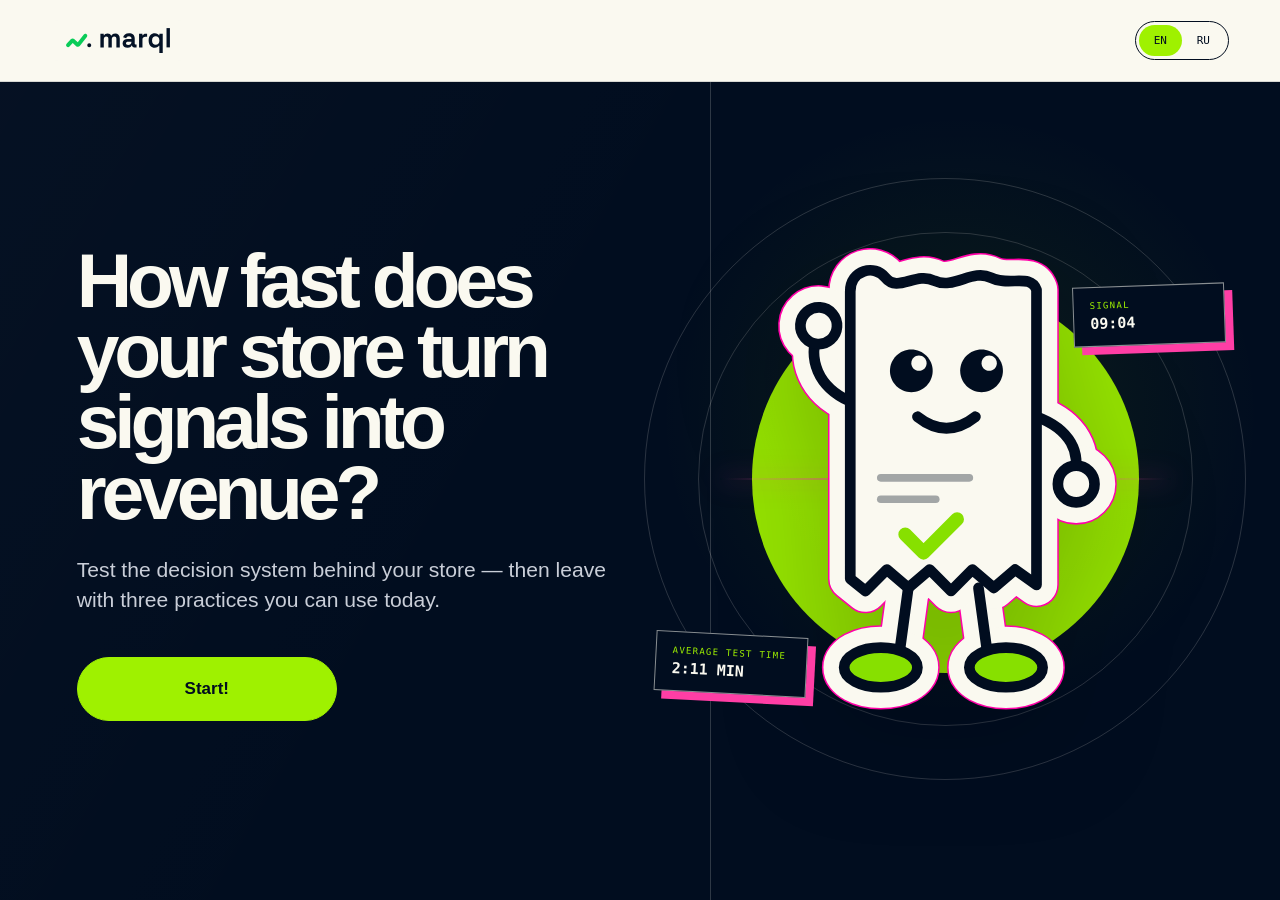
==== commit 604dbdc9: "Replace replay controls with result sharing" ====
--- a/desigions/index.html
+++ b/desigions/index.html
@@ -9,8 +9,8 @@
       content="A three-question marql game about decision velocity, trusted signals and measurable retail impact."
     />
     <title>Decision velocity — a marql retail game</title>
-    <link rel="stylesheet" href="../styles.css?v=20261006-4" />
-    <link rel="stylesheet" href="styles.css?v=20261006-4" />
+    <link rel="stylesheet" href="../styles.css?v=20261006-5" />
+    <link rel="stylesheet" href="styles.css?v=20261006-5" />
   </head>
   <body>
     <div class="site-shell">
@@ -142,13 +142,13 @@
             </div>
             <div class="cta-actions">
               <a class="cta-link cta-pill" href="https://marql.one/" target="_blank" rel="noreferrer" data-i18n="tryMarql">Try marql · 1st month free</a>
-              <button class="restart-button" id="restartButton" type="button" data-i18n="restart">Play again</button>
+              <button class="share-button" id="shareButton" type="button" data-i18n="shareResult">Share result</button>
             </div>
           </article>
         </section>
       </main>
     </div>
 
-    <script src="app.js?v=20261006-3"></script>
+    <script src="app.js?v=20261006-4"></script>
   </body>
 </html>
--- a/styles.css
+++ b/styles.css
@@ -1196,22 +1196,31 @@
   transform: translateY(-2px);
 }
 
-.restart-button {
+.share-button {
   position: relative;
   z-index: 1;
-  display: block;
-  margin-top: 28px;
-  padding: 0;
-  color: #a8b0bd;
-  background: none;
-  border: 0;
-  font-family: var(--font-mono);
-  font-size: 10px;
-  letter-spacing: 0.1em;
-  text-decoration: underline;
-  text-underline-offset: 4px;
+  display: inline-flex;
+  min-height: 44px;
+  align-items: center;
+  justify-content: center;
+  margin-top: 18px;
+  padding: 0 20px;
+  color: var(--cream);
+  background: transparent;
+  border: 1px solid rgba(250, 249, 240, 0.45);
+  border-radius: 999px;
+  font-family: var(--font-mono);
+  font-size: 11px;
+  letter-spacing: 0.08em;
   text-transform: uppercase;
   cursor: pointer;
+  transition: color 180ms ease, background 180ms ease, border-color 180ms ease;
+}
+
+.share-button:hover {
+  color: var(--navy);
+  background: var(--cream);
+  border-color: var(--cream);
 }
 
 @media (max-width: 980px) {
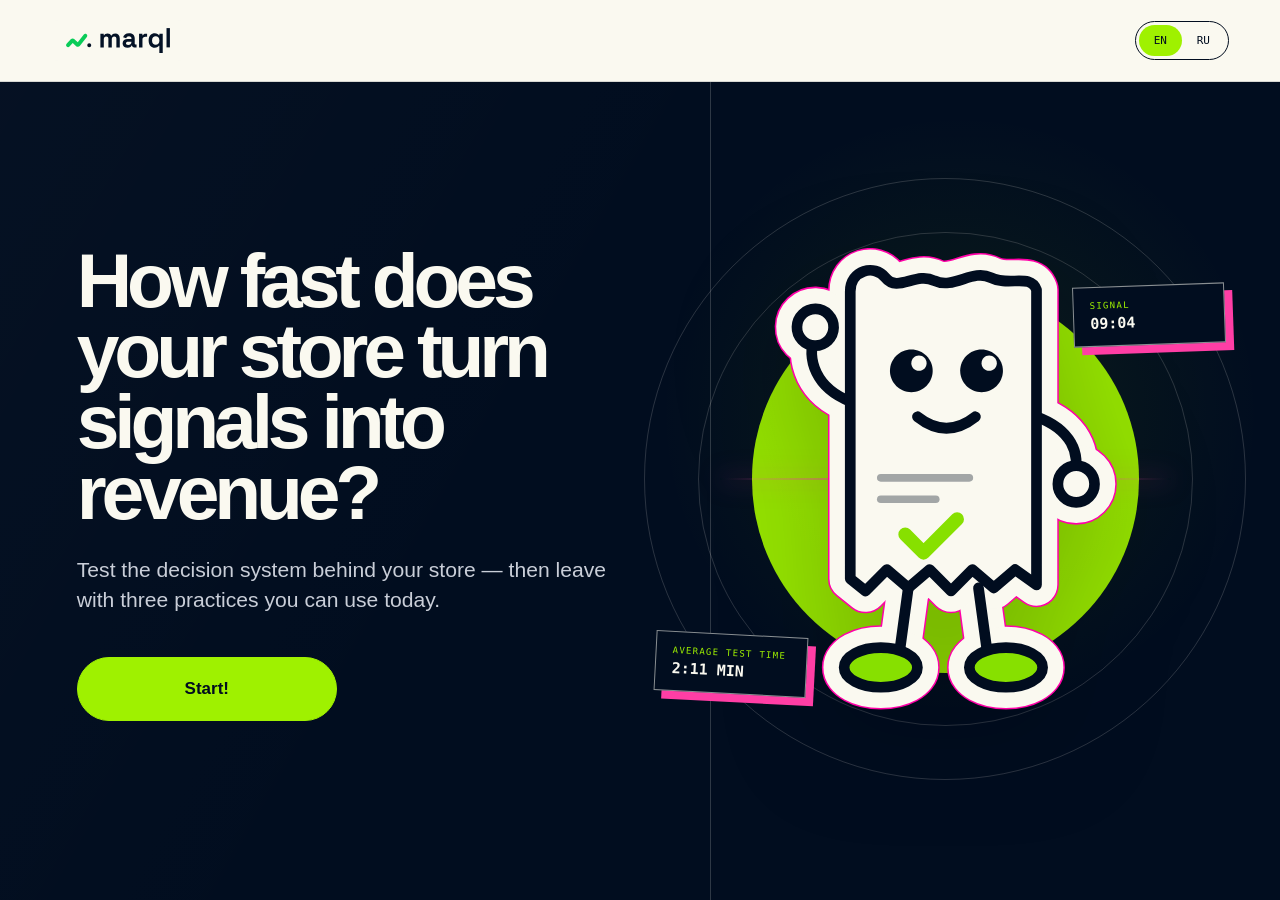
==== commit 49deb4b8: "Move free month offer below CTA" ====
--- a/desigions/index.html
+++ b/desigions/index.html
@@ -9,8 +9,8 @@
       content="A three-question marql game about decision velocity, trusted signals and measurable retail impact."
     />
     <title>Decision velocity — a marql retail game</title>
-    <link rel="stylesheet" href="../styles.css?v=20261006-5" />
-    <link rel="stylesheet" href="styles.css?v=20261006-5" />
+    <link rel="stylesheet" href="../styles.css?v=20261006-6" />
+    <link rel="stylesheet" href="styles.css?v=20261006-6" />
   </head>
   <body>
     <div class="site-shell">
@@ -141,7 +141,10 @@
               </p>
             </div>
             <div class="cta-actions">
-              <a class="cta-link cta-pill" href="https://marql.one/" target="_blank" rel="noreferrer" data-i18n="tryMarql">Try marql · 1st month free</a>
+              <div class="cta-primary-action">
+                <a class="cta-link cta-pill" href="https://marql.one/" target="_blank" rel="noreferrer" data-i18n="tryMarql">Try marql</a>
+                <p class="cta-offer" data-i18n="freeMonthNote">1st month free</p>
+              </div>
               <button class="share-button" id="shareButton" type="button" data-i18n="shareResult">Share result</button>
             </div>
           </article>
@@ -149,6 +152,6 @@
       </main>
     </div>
 
-    <script src="app.js?v=20261006-4"></script>
+    <script src="app.js?v=20261006-5"></script>
   </body>
 </html>
--- a/styles.css
+++ b/styles.css
@@ -1196,6 +1196,30 @@
   transform: translateY(-2px);
 }
 
+.cta-primary-action {
+  position: relative;
+  z-index: 1;
+  display: flex;
+  width: max-content;
+  max-width: 100%;
+  flex-direction: column;
+  align-items: stretch;
+}
+
+.cta-offer,
+.cta-card > .cta-primary-action .cta-offer {
+  width: 100%;
+  margin: 10px 0 0;
+  color: var(--lime);
+  font-family: var(--font-mono);
+  font-size: 11px;
+  font-weight: 700;
+  letter-spacing: 0.08em;
+  line-height: 1.4;
+  text-align: center;
+  text-transform: uppercase;
+}
+
 .share-button {
   position: relative;
   z-index: 1;
@@ -1323,6 +1347,11 @@
     margin-top: 28px;
   }
 
+  .cta-primary-action,
+  .cta-primary-action .cta-link {
+    width: 100%;
+  }
+
   .mascot-stage {
     width: min(100%, 410px);
     margin: 12px auto 0;
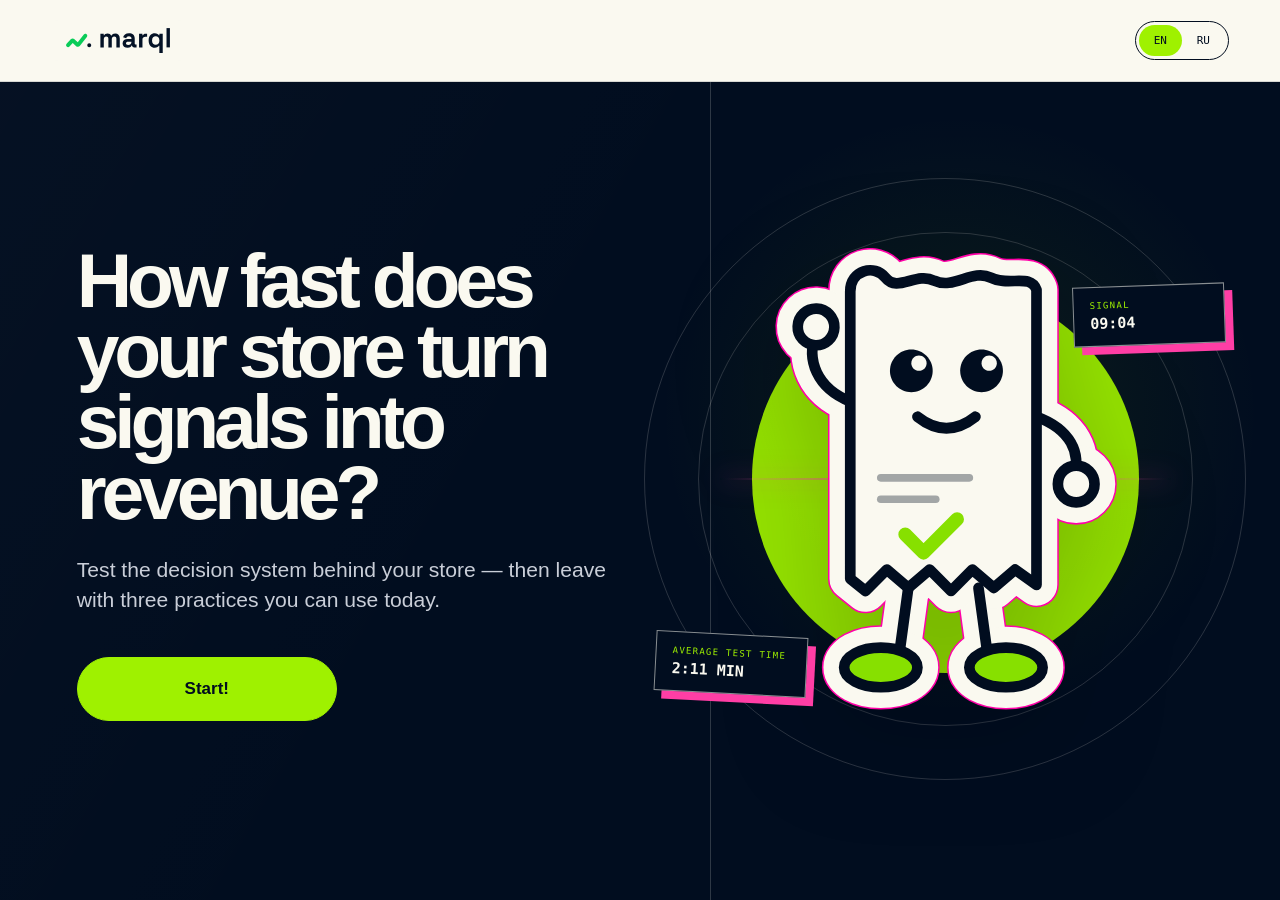
==== commit b63799da: "Move share action into manager profile" ====
--- a/desigions/index.html
+++ b/desigions/index.html
@@ -9,7 +9,7 @@
       content="A three-question marql game about decision velocity, trusted signals and measurable retail impact."
     />
     <title>Decision velocity — a marql retail game</title>
-    <link rel="stylesheet" href="../styles.css?v=20261006-6" />
+    <link rel="stylesheet" href="../styles.css?v=20261006-7" />
     <link rel="stylesheet" href="styles.css?v=20261006-6" />
   </head>
   <body>
--- a/styles.css
+++ b/styles.css
@@ -1247,6 +1247,18 @@
   border-color: var(--cream);
 }
 
+.profile-card .share-button {
+  margin-top: 28px;
+  color: var(--navy);
+  border-color: rgba(1, 13, 31, 0.42);
+}
+
+.profile-card .share-button:hover {
+  color: var(--cream);
+  background: var(--navy);
+  border-color: var(--navy);
+}
+
 @media (max-width: 980px) {
   .intro-screen {
     grid-template-columns: 1fr 0.82fr;
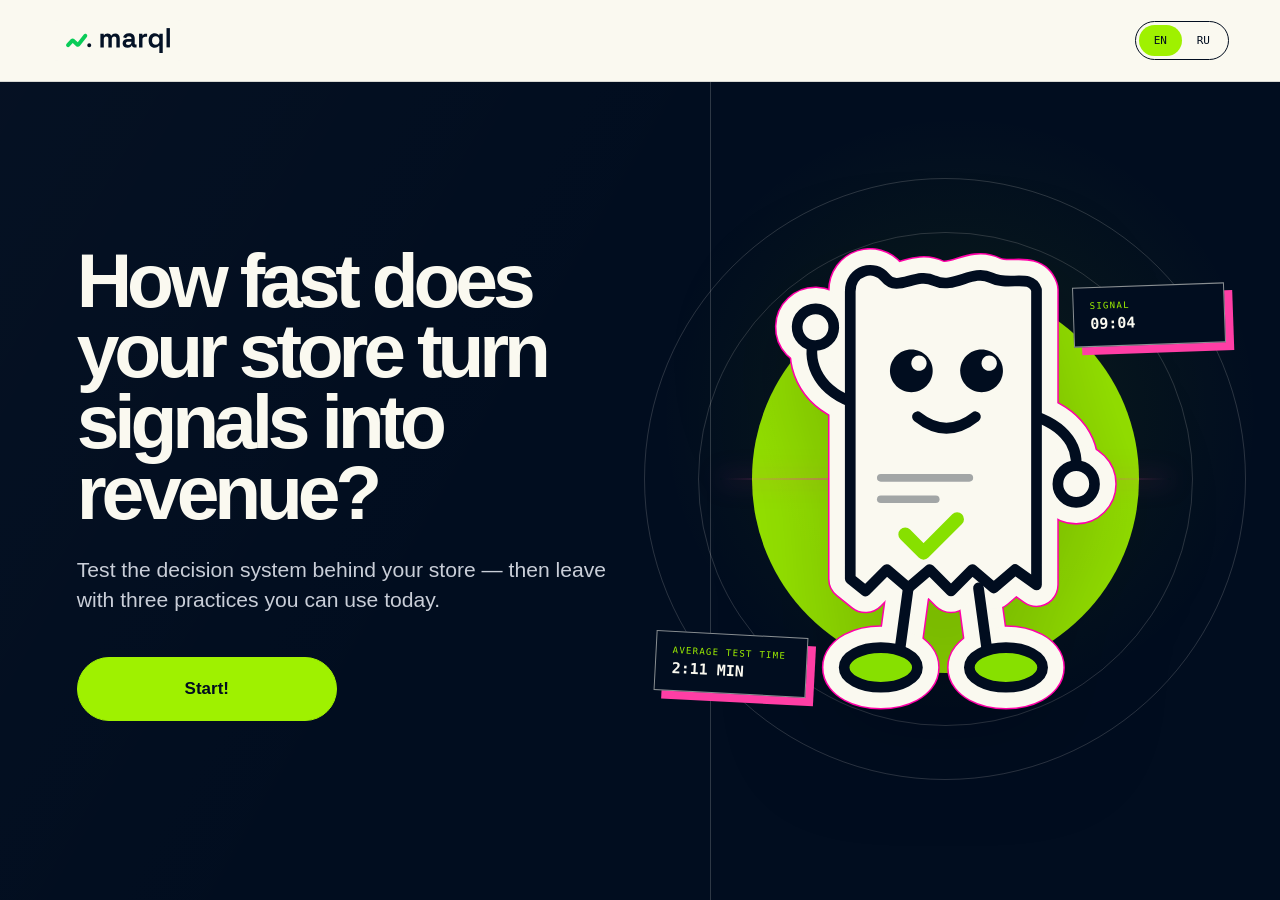
==== commit 2c896e55: "Add LinkedIn and X result sharing" ====
--- a/desigions/index.html
+++ b/desigions/index.html
@@ -9,7 +9,7 @@
       content="A three-question marql game about decision velocity, trusted signals and measurable retail impact."
     />
     <title>Decision velocity — a marql retail game</title>
-    <link rel="stylesheet" href="../styles.css?v=20261006-7" />
+    <link rel="stylesheet" href="../styles.css?v=20261006-8" />
     <link rel="stylesheet" href="styles.css?v=20261006-6" />
   </head>
   <body>
@@ -145,13 +145,19 @@
                 <a class="cta-link cta-pill" href="https://marql.one/" target="_blank" rel="noreferrer" data-i18n="tryMarql">Try marql</a>
                 <p class="cta-offer" data-i18n="freeMonthNote">1st month free</p>
               </div>
-              <button class="share-button" id="shareButton" type="button" data-i18n="shareResult">Share result</button>
+              <div class="share-control">
+                <button class="share-button" id="shareButton" type="button" data-i18n="shareResult" aria-expanded="false" aria-controls="shareMenu">Share result</button>
+                <div class="share-menu" id="shareMenu" hidden>
+                  <a class="share-platform linkedin" id="linkedinShare" href="#" target="_blank" rel="noreferrer">LinkedIn</a>
+                  <a class="share-platform x-twitter" id="xShare" href="#" target="_blank" rel="noreferrer">X / Twitter</a>
+                </div>
+              </div>
             </div>
           </article>
         </section>
       </main>
     </div>
 
-    <script src="app.js?v=20261006-5"></script>
+    <script src="app.js?v=20261006-6"></script>
   </body>
 </html>
--- a/styles.css
+++ b/styles.css
@@ -1227,11 +1227,10 @@
   min-height: 44px;
   align-items: center;
   justify-content: center;
-  margin-top: 18px;
   padding: 0 20px;
   color: var(--cream);
-  background: transparent;
-  border: 1px solid rgba(250, 249, 240, 0.45);
+  background: var(--navy);
+  border: 1px solid var(--navy);
   border-radius: 999px;
   font-family: var(--font-mono);
   font-size: 11px;
@@ -1244,19 +1243,78 @@
 .share-button:hover {
   color: var(--navy);
   background: var(--cream);
+  border-color: var(--navy);
+}
+
+.share-control {
+  position: relative;
+  z-index: 2;
+  width: max-content;
+  max-width: 100%;
+  margin-top: 18px;
+}
+
+.profile-card .share-control {
+  margin-top: 28px;
+}
+
+.profile-card .share-button:hover {
+  color: var(--navy);
+  background: var(--cream);
+  border-color: var(--navy);
+}
+
+.cta-card .share-button {
+  border-color: rgba(250, 249, 240, 0.42);
+}
+
+.cta-card .share-button:hover {
+  color: var(--navy);
+  background: var(--cream);
   border-color: var(--cream);
 }
 
-.profile-card .share-button {
-  margin-top: 28px;
-  color: var(--navy);
-  border-color: rgba(1, 13, 31, 0.42);
-}
-
-.profile-card .share-button:hover {
-  color: var(--cream);
-  background: var(--navy);
-  border-color: var(--navy);
+.share-menu {
+  display: grid;
+  grid-template-columns: repeat(2, minmax(0, 1fr));
+  gap: 8px;
+  margin-top: 9px;
+}
+
+.share-menu[hidden] {
+  display: none;
+}
+
+.share-platform {
+  display: inline-flex;
+  min-height: 42px;
+  align-items: center;
+  justify-content: center;
+  padding: 0 15px;
+  border-radius: 999px;
+  font-family: var(--font-mono);
+  font-size: 11px;
+  font-weight: 750;
+  letter-spacing: 0.04em;
+  text-decoration: none;
+  white-space: nowrap;
+  transition: filter 180ms ease, transform 180ms ease;
+}
+
+.share-platform:hover {
+  filter: brightness(1.1);
+  transform: translateY(-1px);
+}
+
+.share-platform.linkedin {
+  color: #fff;
+  background: #0a66c2;
+}
+
+.share-platform.x-twitter {
+  color: #fff;
+  background: #050505;
+  border: 1px solid rgba(250, 249, 240, 0.3);
 }
 
 @media (max-width: 980px) {
@@ -1295,6 +1353,12 @@
 }
 
 @media (max-width: 740px) {
+  .share-control,
+  .share-button,
+  .share-menu {
+    width: 100%;
+  }
+
   .topbar {
     height: 68px;
     padding: 0 18px;
